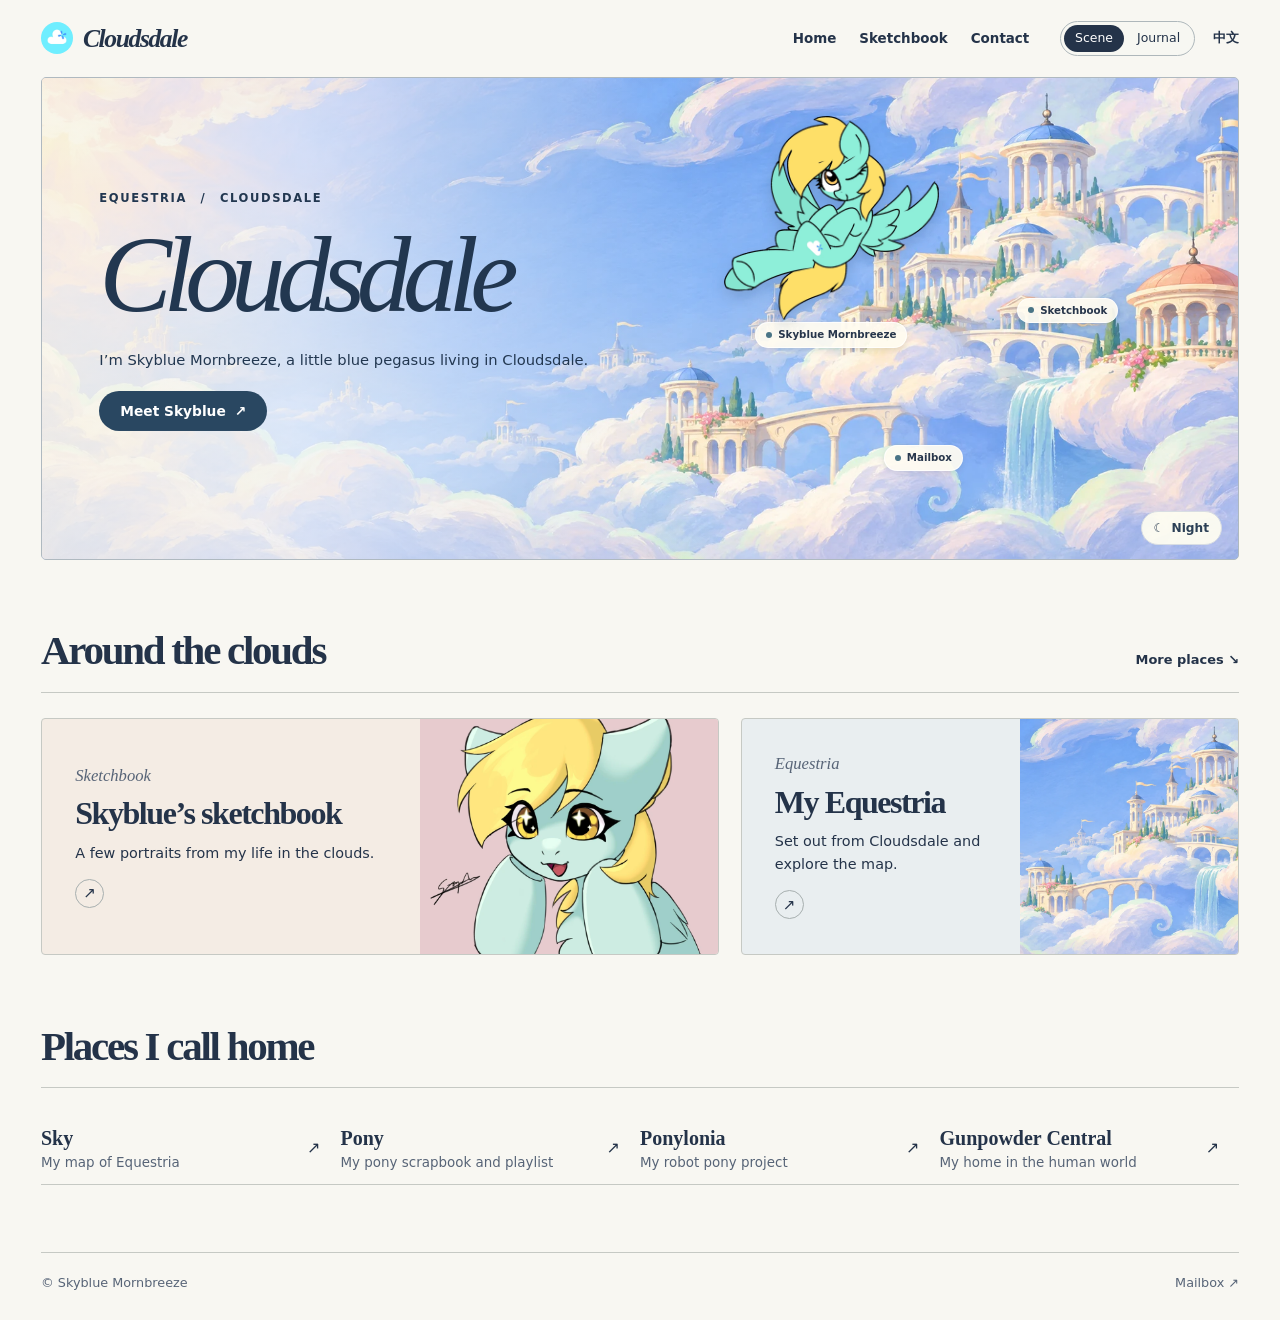
==== en/index.html @ 9f35f20f "Launch Cloudsdale, Skyblue's bilingual illustrated home" ====
<!doctype html>
<html lang="en" data-view="scene" data-light="day">
<head>
  <meta charset="utf-8">
  <meta name="viewport" content="width=device-width, initial-scale=1">
  <meta name="theme-color" content="#f6f5ed">
  <title>Cloudsdale | Skyblue Mornbreeze</title>
  <meta name="description" content="I’m Skyblue Mornbreeze, a little blue pegasus living in Cloudsdale. Visit my sketchbook, listen to my favorite music, or leave me a note.">
  <link rel="canonical" href="https://cloud.hachile.org/en/">
  <link rel="alternate" hreflang="zh-CN" href="https://cloud.hachile.org/">
  <link rel="alternate" hreflang="en" href="https://cloud.hachile.org/en/">
  <link rel="icon" type="image/png" href="../assets/mark.png">
  <meta property="og:image" content="https://cloud.hachile.org/assets/cloudsdale.webp">
  <link rel="stylesheet" href="../style.css">
  <script defer src="../cloud.js"></script>
  <noscript><style>.view-switch,.scene-tools{display:none!important}.journal{display:grid!important}</style></noscript>
</head>
<body>
  <a class="skip" href="#main">Skip to content</a>
  <header class="masthead">
    <a class="brand" href="./" aria-label="Cloudsdale | Skyblue Mornbreeze"><img src="../assets/mark.png" alt="" width="36" height="36"><span>Cloudsdale</span></a>
    <nav class="nav" aria-label="Navigation">
      <a href="#main">Home</a>
      <a class="" href="https://gallery.hachile.org/" data-open="album">Sketchbook</a>
      <a class="" href="https://home.hachile.org/en/#discussion" data-open="mail">Contact</a>
    </nav>
    <div class="utility">
      <div class="view-switch" role="group" aria-label="View mode">
        <button type="button" data-view-choice="scene" aria-pressed="true">Scene</button>
        <button type="button" data-view-choice="journal" aria-pressed="false">Journal</button>
      </div>
      <a class="lang" href="../" hreflang="zh-CN" lang="zh-CN" aria-label="切换至中文">中文</a>
    </div>
  </header>
  <main id="main" class="wrap">
    <section class="scene" aria-labelledby="scene-title">
      <img class="scene-backdrop" src="../assets/cloudsdale.webp" width="2041" height="770" alt="" fetchpriority="high">
      <div class="scene-copy">
        <p class="location">Equestria　/　Cloudsdale</p>
        <h1 id="scene-title">Cloudsdale</h1>
        <p class="lede">I’m Skyblue Mornbreeze, a little blue pegasus living in Cloudsdale.</p>
        <a class="action" href="https://pony.hachile.org/en/#about" data-open="profile">Meet Skyblue <span aria-hidden="true">↗</span></a>
      </div>
      <a class="pony-pin" href="https://pony.hachile.org/en/#about" data-open="profile" aria-label="Meet Skyblue">
        <img src="../assets/skyblue.webp" alt="" width="900" height="852">
        <span class="pin-label"><i aria-hidden="true"></i>Skyblue Mornbreeze</span>
      </a>
      <a class="pin art-pin" href="https://gallery.hachile.org/" data-open="album"><span class="pin-label"><i aria-hidden="true"></i>Sketchbook</span></a>
      <a class="pin mail-pin" href="https://home.hachile.org/en/#discussion" data-open="mail"><span class="pin-label"><i aria-hidden="true"></i>Mailbox</span></a>
      <div class="scene-tools"><button class="light-switch" type="button" data-light-switch aria-pressed="false" aria-label="Switch to night"><span aria-hidden="true">☾</span> <span data-light-text>Night</span></button></div>
    </section>
    <section class="journal" id="journal" aria-labelledby="journal-title">
      <div class="journal-copy"><p class="location">From the journal</p><h1 id="journal-title">Call me Skyblue</h1>
      <p class="lede">I’m Skyblue Mornbreeze, a little blue pegasus living in Cloudsdale.</p><p>In the Brony community I also go by Pegasus Bluie. My friends call me Tianlan, Little Blue, or just Skyblue.</p><p>My Lyra Heartstrings plush comes along on photo walks. Back home, I practice drawing, write pony stories, and experiment with electronic music.</p><p>In the human world I study robotics at Tongji University. One day I’d love to build a robot pony like Sweetiebot.</p>
      <a class="action" href="https://pony.hachile.org/en/#music">Listen to my playlist <span aria-hidden="true">↗</span></a></div>
      <img class="journal-art" src="../assets/cloud-portrait.webp" alt="Skyblue leans on a white cloud with one wing peeking out." width="1100" height="825">
    </section>
    <section class="shelf" aria-labelledby="shelf-title">
      <div class="section-head"><h2 id="shelf-title">Around the clouds</h2><a href="#places">More places <span aria-hidden="true">↘</span></a></div>
      <div class="feature-grid">
        <a href="https://gallery.hachile.org/" class="feature feature-gallery" data-open="album">
          <div class="feature-copy"><small>Sketchbook</small><h3>Skyblue’s sketchbook</h3><p>A few portraits from my life in the clouds.</p><span aria-hidden="true">↗</span></div>
          <img class="feature-art" src="../assets/studio.webp" alt="" width="900" height="900" loading="lazy">
        </a>
        <a href="https://sky.hachile.org/" class="feature feature-world">
          <div class="feature-copy"><small>Equestria</small><h3>My Equestria</h3><p>Set out from Cloudsdale and explore the map.</p><span aria-hidden="true">↗</span></div>
          <img class="feature-art" src="../assets/cloudsdale.webp" alt="" width="2041" height="770" loading="lazy">
        </a>
      </div>
    </section>
    <section class="places" id="places" aria-labelledby="places-title"><div class="section-head"><h2 id="places-title">Places I call home</h2></div><div class="place-list">
      <a href="https://sky.hachile.org/"><strong>Sky</strong><span>My map of Equestria</span><b aria-hidden="true">↗</b></a>
      <a href="https://pony.hachile.org/en/"><strong>Pony</strong><span>My pony scrapbook and playlist</span><b aria-hidden="true">↗</b></a>
      <a href="https://ponylonia.hachile.org/"><strong>Ponylonia</strong><span>My robot pony project</span><b aria-hidden="true">↗</b></a>
      <a href="https://home.hachile.org/en/"><strong>Gunpowder Central</strong><span>My home in the human world</span><b aria-hidden="true">↗</b></a>
    </div></section>
  </main>
  <footer class="foot"><span>© Skyblue Mornbreeze</span><a class="" href="https://home.hachile.org/en/#discussion" data-open="mail">Mailbox ↗</a></footer>
  <dialog id="profile" class="modal" aria-labelledby="profile-title"><button class="close" type="button" data-close aria-label="Close">×</button><div class="profile-layout">
    <img src="../assets/skyblue.webp" alt="Skyblue spreads both wings, forehooves tucked together." width="900" height="852" loading="lazy">
    <div><p class="location">Pegasus Bluie</p><h2 id="profile-title">Skyblue Mornbreeze</h2><p>In the Brony community I also go by Pegasus Bluie. My friends call me Tianlan, Little Blue, or just Skyblue.</p><p>My Lyra Heartstrings plush comes along on photo walks. Back home, I practice drawing, write pony stories, and experiment with electronic music.</p><p>In the human world I study robotics at Tongji University. One day I’d love to build a robot pony like Sweetiebot.</p><a class="action" href="https://pony.hachile.org/en/">Open my scrapbook ↗</a></div>
  </div></dialog>
  <dialog id="album" class="modal" aria-labelledby="album-title"><button class="close" type="button" data-close aria-label="Close">×</button><div class="gallery-layout">
    <div class="gallery-photo"><figure data-slide ><img src="../assets/cloud-portrait.webp" alt="Skyblue leans on a white cloud with one wing peeking out." loading="lazy"><figcaption>Up in the clouds</figcaption></figure><figure data-slide hidden><img src="../assets/studio.webp" alt="Against a pink backdrop, Skyblue raises one forehoof with a starry-eyed look." loading="lazy"><figcaption>Stars in my eyes</figcaption></figure><figure data-slide hidden><img src="../assets/sketchbook.webp" alt="A little pegasus in round sunglasses with a lock of golden mane beside the frame." loading="lazy"><figcaption>Round sunglasses</figcaption></figure><figure data-slide hidden><img src="../assets/skyblue.webp" alt="Skyblue spreads both wings, forehooves tucked together." loading="lazy"><figcaption>Wings out</figcaption></figure></div>
    <div class="gallery-info"><h2 id="album-title">Sketchbook</h2><div class="gallery-controls"><button type="button" data-step="-1" aria-label="Previous image">←</button><output aria-live="polite">1 / 4</output><button type="button" data-step="1" aria-label="Next image">→</button></div><a href="https://gallery.hachile.org/">Visit the gallery ↗</a></div>
  </div></dialog>
  <dialog id="mail" class="modal" aria-labelledby="mail-title"><button class="close" type="button" data-close aria-label="Close">×</button><div class="mail-content">
    <p class="location">Cloudsdale Post</p><h2 id="mail-title">Mailbox</h2>
    <p>Tell me about your pony, a drawing you’re working on, or a song you’ve had on repeat. I read notes in the discussion section of my homepage.</p>
    <a class="action" href="https://home.hachile.org/en/#discussion">Leave me a note ↗</a>
  </div></dialog>
</body></html>
---- style.css ----
:root {
  color-scheme: light;
  --paper: #f8f7f2;
  --surface: #fffef9;
  --ink: #243349;
  --muted: #576477;
  --rule: #c6c9c4;
  --blue: #294761;
  --serif: Georgia, "Times New Roman", "Songti SC", SimSun, serif;
  --sans: "Segoe UI", "PingFang SC", "Microsoft YaHei", system-ui, sans-serif;
  --gutter: clamp(16px, 3.2vw, 60px);
  --frame: 1504px;
  font-family: var(--sans);
  color: var(--ink);
  background: var(--paper);
}

*, *::before, *::after { box-sizing: border-box; }
html { scroll-behavior: smooth; scroll-padding-top: 24px; }
body { margin: 0; min-width: 280px; }
img { max-width: 100%; display: block; }
button, input, textarea { font: inherit; }
button { cursor: pointer; }
a { color: inherit; text-decoration: none; }
button, a { -webkit-tap-highlight-color: transparent; }
:focus-visible { outline: 3px solid #3267a5; outline-offset: 5px; }
button { color: inherit; }
[hidden] { display: none !important; }
.wrap { width: min(calc(100% - 2 * var(--gutter)), var(--frame)); margin-inline: auto; }
.skip { position: fixed; z-index: 10; top: 8px; left: 8px; padding: 10px 15px; background: var(--surface); transform: translateY(-180%); }
.skip:focus { transform: none; }

.masthead {
  display: flex; align-items: center; gap: clamp(14px, 2.4vw, 42px);
  min-height: clamp(66px, 6vw, 88px); margin-inline: auto;
  width: min(calc(100% - 2 * var(--gutter)), var(--frame));
}
.brand { display: inline-flex; gap: 10px; align-items: center; flex-shrink: 0; font: italic 600 clamp(22px, 2vw, 31px)/1 var(--serif); letter-spacing: -.055em; }
.brand img { width: 32px; height: 32px; border-radius: 50%; object-fit: cover; }
.nav, .utility { display: flex; align-items: center; }
.nav { margin-left: auto; gap: clamp(13px, 1.8vw, 34px); }
.utility { gap: clamp(9px, 1.4vw, 23px); }
.nav a, .lang { padding-block: 10px; font-size: .84rem; font-weight: 600; white-space: nowrap; }
.nav a:hover, .lang:hover { text-decoration: underline; text-underline-offset: 5px; }
.view-switch {
  display: inline-flex; align-items: center; gap: 2px; padding: 3px; border: 1px solid #aeb7bb;
  border-radius: 999px; background: #f7f7f2; white-space: nowrap; font-size: .78rem;
}
.view-switch :is(button, a) { display: inline-flex; gap: 5px; align-items: center; border: 0; background: transparent; border-radius: 999px; padding: 5px 11px; line-height: 1.3; }
.view-switch :is([aria-pressed="true"], [aria-current="true"], .active) { color: white; background: var(--ink); }
.utility svg, .action svg, .scene-tools svg { width: 1em; height: 1em; }

.scene {
  position: relative; isolation: isolate; overflow: hidden; border: 1px solid #afb9c0;
  border-radius: 5px; background: #b8cfe8; color: #223750;
  min-height: 430px; aspect-ratio: 2.48;
}
.scene-backdrop { position: absolute; z-index: -3; inset: 0; width: 100%; height: 100%; object-fit: cover; object-position: center; }
.scene::before {
  content: ""; pointer-events: none; position: absolute; z-index: -1; inset: 0;
  background: linear-gradient(90deg, #f7f4eabc 0%, #eef4f9a1 22%, #e5eff65c 40%, transparent 57%);
}
.scene-copy {
  position: absolute; top: 48%; left: clamp(25px, 4.8%, 78px); transform: translateY(-50%);
  width: min(51%, 680px); z-index: 2;
}
.location {
  display: inline-flex; align-items: center; gap: 8px; margin: 0;
  font: 650 .72rem/1.45 var(--sans); letter-spacing: .14em; text-transform: uppercase;
}
.location svg { width: 14px; height: 14px; }
h1 { font: italic 500 clamp(70px, 8.5vw, 150px)/.94 var(--serif); letter-spacing: -.078em; margin: .16em 0 .19em; }
.lede { max-width: 35em; margin: 0; font-size: clamp(14px, 1.15vw, 19px); line-height: 1.7; }
.action {
  width: fit-content; display: inline-flex; align-items: center; justify-content: center; gap: 9px;
  padding: 10px 20px; margin-top: 19px; min-height: 40px; font-size: .86rem; font-weight: 650;
  border: 1px solid transparent; background: var(--blue); color: white; border-radius: 999px;
}
.action:hover { background: #1c334e; }
.pony-pin {
  position: absolute; z-index: 2; left: 57%; top: 8%; width: 18%;
  background: none; padding: 0; border: 0; text-align: center;
}
.pony-pin > img { width: 100%; height: auto; filter: drop-shadow(0 7px 7px #39577539); animation: drift 7s ease-in-out infinite; }
@keyframes drift { 50% { transform: translateY(-7px) rotate(2deg); } }
.pin-label {
  font-size: clamp(10px, .8vw, 13px); font-weight: 600; color: #27364b; line-height: 1.35;
  border: 1px solid #ffffffc9; border-radius: 999px; background: #fffcf1eb;
  box-shadow: 0 2px 6px #34445a24; white-space: nowrap;
}
.pin { position: absolute; z-index: 3; display: grid; place-items: center; min-height: 40px; }
.pin-label { display: inline-flex; align-items: center; gap: 6px; padding: 5px 10px; margin-top: 2px; }
.pin-label i { width: 6px; height: 6px; background: #497485; border-radius: 50%; }
.pin:hover .pin-label, .pony-pin:hover .pin-label { color: #142436; background: white; }
.art-pin { top: 44%; right: 10%; }
.mail-pin { bottom: 17%; right: 23%; }
.scene-tools { position: absolute; right: 16px; bottom: 14px; z-index: 5; }
.light-switch {
  display: inline-flex; align-items: center; justify-content: center; gap: 7px; min-height: 34px;
  border: 1px solid #d8dde3; border-radius: 999px; padding: 5px 12px; color: #2c4056;
  background: #fffef1ed; font-size: .76rem; font-weight: 600;
}
html[data-light="night"] .scene-backdrop { filter: saturate(.82) brightness(.58) hue-rotate(13deg); }
html[data-light="night"] .scene { background: #394670; color: #faf7e9; }
html[data-light="night"] .scene::before { background: linear-gradient(90deg, #202640eb, #30365fb0 35%, #4a4d9045 64%, #4f43813b); }
html[data-light="night"] .scene .action { background: #ece9d8; color: #28384b; }
html[data-light="night"] .pony-pin > img { filter: brightness(.88) drop-shadow(0 5px 8px #201f4b6e); }
html[data-view="journal"] .scene, html:not([data-view="journal"]) .journal { display: none; }

.journal {
  display: grid; grid-template-columns: 1.1fr .9fr; align-items: center; gap: 5%;
  min-height: 430px; padding: clamp(28px, 5vw, 82px); border: 1px solid var(--rule);
  border-radius: 5px; background: linear-gradient(114deg, #f4efdc, #faf7eb 59%, #f1ecdc);
}
.journal-copy { max-width: 54ch; }
.journal-copy h1, .journal-copy h2 { margin: .23em 0; font: italic 500 clamp(45px, 6.6vw, 105px)/1.08 var(--serif); letter-spacing: -.055em; }
.journal-copy p:not(.location) { line-height: 1.8; }
.journal-art { margin: 0; min-width: 0; width: 100%; height: auto; max-height: 360px; object-fit: cover; border: 8px solid #fffcf2; box-shadow: 0 3px 13px #55472c20; transform: rotate(1deg); }

.shelf, .places { margin-block: clamp(42px, 5.2vw, 80px); }
.section-head { display: flex; align-items: baseline; justify-content: space-between; flex-wrap: wrap; gap: 6px 20px; padding-bottom: 16px; border-bottom: 1px solid var(--rule); margin-bottom: clamp(17px, 2vw, 30px); }
.section-head h2, .places h2 { font: 550 clamp(27px, 3.2vw, 50px)/1.2 var(--serif); letter-spacing: -.055em; margin: 0; }
.section-head > a { font-size: .81rem; font-weight: 650; }
.section-head > a:hover { text-decoration: underline; text-underline-offset: 3px; }
.feature-grid { display: grid; grid-template-columns: minmax(0, 1.36fr) minmax(0, 1fr); gap: clamp(14px, 1.7vw, 28px); }
.feature {
  position: relative; isolation: isolate; overflow: hidden; display: flex; align-items: center;
  text-align: left; width: 100%; min-height: clamp(200px, 18.5vw, 302px);
  color: var(--ink); padding: clamp(20px, 2.6vw, 43px); border: 1px solid var(--rule);
  border-radius: 4px; background: #eae8dc;
}
.feature-copy { z-index: 1; width: 51%; }
.feature h3 { font: 550 clamp(24px, 2.5vw, 40px)/1.15 var(--serif); margin: .3em 0; letter-spacing: -.045em; }
.feature-copy p { margin: 0; font-size: .9rem; line-height: 1.6; }
.feature-copy small { color: var(--muted); font: italic 500 clamp(15px,1.3vw,20px)/1.2 var(--serif); }
.feature-copy > span { display: inline-grid; place-items: center; width: 29px; height: 29px; border: 1px solid #a7afaf; border-radius: 50%; margin-top: 14px; font-size: 15px; }
.feature-art { position: absolute; right: 0; top: 0; width: 44%; height: 100%; object-fit: cover; z-index: 0; transition: width .2s; }
.feature:hover .feature-art { width: 46%; }
.feature-world .feature-art { object-position: 78% center; }
.feature-gallery { background: #f4ece4; }
.feature-world { background: #e9eef0; }
.feature :is(a, button):hover { text-decoration: underline; text-underline-offset: 3px; }
.place-list { display: grid; grid-template-columns: repeat(auto-fit,minmax(min(195px,100%),1fr)); }
.place-list a { display: grid; grid-template-columns: 1fr auto; column-gap: 8px; padding: 12px 20px 14px 0; border-bottom: 1px solid var(--rule); }
.place-list a:hover { color: #476f99; }
.place-list strong { font: 600 1.25rem/1.3 var(--serif); }
.place-list span { grid-column: 1; color: var(--muted); margin-top: 4px; font-size: .84rem; }
.place-list b { grid-column: 2; grid-row: 1/3; align-self: center; font-weight: 400; }
.foot { display: flex; justify-content: space-between; width: min(calc(100% - 2 * var(--gutter)), var(--frame)); margin: auto; border-top: 1px solid var(--rule); padding-block: 22px 30px; color: var(--muted); font-size: .8rem; }
.foot a:hover { text-decoration: underline; }

body:has(dialog[open]) { overflow: hidden; }
.modal { position: fixed; max-width: min(770px, calc(100vw - 32px)); width: max-content; min-width: min(440px, calc(100vw - 32px)); max-height: calc(100dvh - 40px); padding: clamp(22px, 3.4vw, 53px); overflow: auto; border: 1px solid #b2bbc1; border-radius: 6px; background: var(--surface); color: var(--ink); box-shadow: 0 20px 100px #1423383d; }
.modal::backdrop { background: #192c46a8; backdrop-filter: blur(3px); }
.modal h2 { margin: .25em 0 .42em; font: 550 clamp(27px, 3vw, 44px)/1.15 var(--serif); }
.modal p { line-height: 1.7; }
.close { position: absolute; top: 11px; right: 11px; z-index: 3; display: grid; place-items: center; width: 33px; height: 33px; border: 1px solid var(--rule); border-radius: 50%; background: #fffef6ed; font-size: 18px; }
.close:hover, .gallery-controls button:hover { background: #eaf0ed; }
.profile-layout, .gallery-layout { display: grid; grid-template-columns: minmax(0,.85fr) minmax(0,1.15fr); gap: clamp(18px, 3vw, 38px); align-items: center; }
.profile-layout img { width: 100%; height: auto; max-height: 250px; object-fit: contain; }
.gallery-photo { margin: 0; width: 100%; aspect-ratio: 1; display: grid; place-items: center; background: #efede5; overflow: hidden; }
.gallery-photo figure { width: 100%; height: 100%; margin: 0; display: grid; grid-template-rows: minmax(0,1fr) auto; }
.gallery-photo img { width: 100%; height: 100%; object-fit: contain; }
.gallery-photo figcaption { padding: 8px; font-size: .85rem; text-align: center; }
.gallery-info > a { display: inline-block; margin-top: 22px; }
.gallery-controls { display: flex; align-items: center; gap: 8px; }
.gallery-controls button { padding: 6px 12px; min-height: 36px; border: 1px solid var(--rule); border-radius: 999px; background: var(--surface); }
.mail-content { max-width: 53ch; }
.modal a:not(.action) { text-decoration: underline; text-underline-offset: 4px; }

@media (max-width: 900px) {
  .scene { aspect-ratio: 2; min-height: 365px; }
  .scene-copy { left: 4.5%; width: 53%; }
  h1 { font-size: clamp(62px, 9vw, 88px); }
  .pony-pin { top: 13%; width: 19%; }
  .art-pin { right: 5%; }
}
@media (max-width: 680px) {
  .masthead { flex-wrap: wrap; gap: 0 10px; padding-block: 12px 0; min-height: 0; }
  .brand { font-size: 24px; }
  .brand img { width: 28px; height: 28px; }
  .utility { margin-left: auto; }
  .view-switch :is(button, a) { padding-inline: 8px; }
  .nav { order: 3; width: 100%; justify-content: flex-start; gap: 21px; margin-top: 5px; }
  .nav a { padding: 8px 0 10px; font-size: .78rem; }
  .scene { aspect-ratio: auto; min-height: 490px; }
  .scene-backdrop { top: auto; bottom: 0; height: 67%; object-position: 64% center; }
  .scene { background: #dce6ef; }
  .scene::before { background: linear-gradient(180deg, #f7f4eab5 0%, #e3eaf5 31%, #e3eaf5b3 42%, transparent 56%); }
  .scene-copy { top: 24px; left: 19px; right: 17px; transform: none; width: auto; }
  .scene-copy h1 { font-size: clamp(54px, 13.5vw, 84px); margin-block: .12em .16em; }
  .scene-copy .lede { font-size: .88rem; max-width: 35ch; line-height: 1.6; }
  .scene-copy .action { margin-top: 12px; }
  .pony-pin { left: 34%; top: 49%; width: clamp(84px, 22vw, 140px); }
  .art-pin { right: 6%; top: 61%; }
  .mail-pin { right: 22%; bottom: 17%; }
  .scene-tools { right: 10px; bottom: 10px; }
  html[data-light="night"] .scene::before { background: linear-gradient(180deg, #262a45 0%, #303753 31%, #353d5eb5 43%, #49436a38 62%); }
  .journal { grid-template-columns: 1fr; gap: 20px; padding: 28px 20px; }
  .journal-art { max-height: 235px; }
  .feature-grid { grid-template-columns: 1fr; }
  .feature { min-height: 175px; }
  .shelf, .places { margin-block: 35px; }
  .feature h3 { font-size: 27px; }
  .place-list { grid-template-columns: 1fr 1fr; }
  .place-list a { overflow-wrap: anywhere; }
}
@media (max-width: 480px) {
  .profile-layout, .gallery-layout { grid-template-columns: 1fr; gap: 14px; }
  .gallery-photo { aspect-ratio: 1.45; }
  .profile-layout img { max-height: 170px; }
  .modal { min-width: 0; width: calc(100% - 26px); }
}
@media (max-width: 350px) {
  .brand { gap: 5px; font-size: 19px; }
  .brand img { width: 24px; height: 24px; }
  .view-switch { font-size: .7rem; }
  .utility { gap: 6px; }
  .scene { min-height: 510px; }
}
@media (prefers-reduced-motion: reduce) {
  *, *::before, *::after { animation: none !important; scroll-behavior: auto !important; transition: none !important; }
}
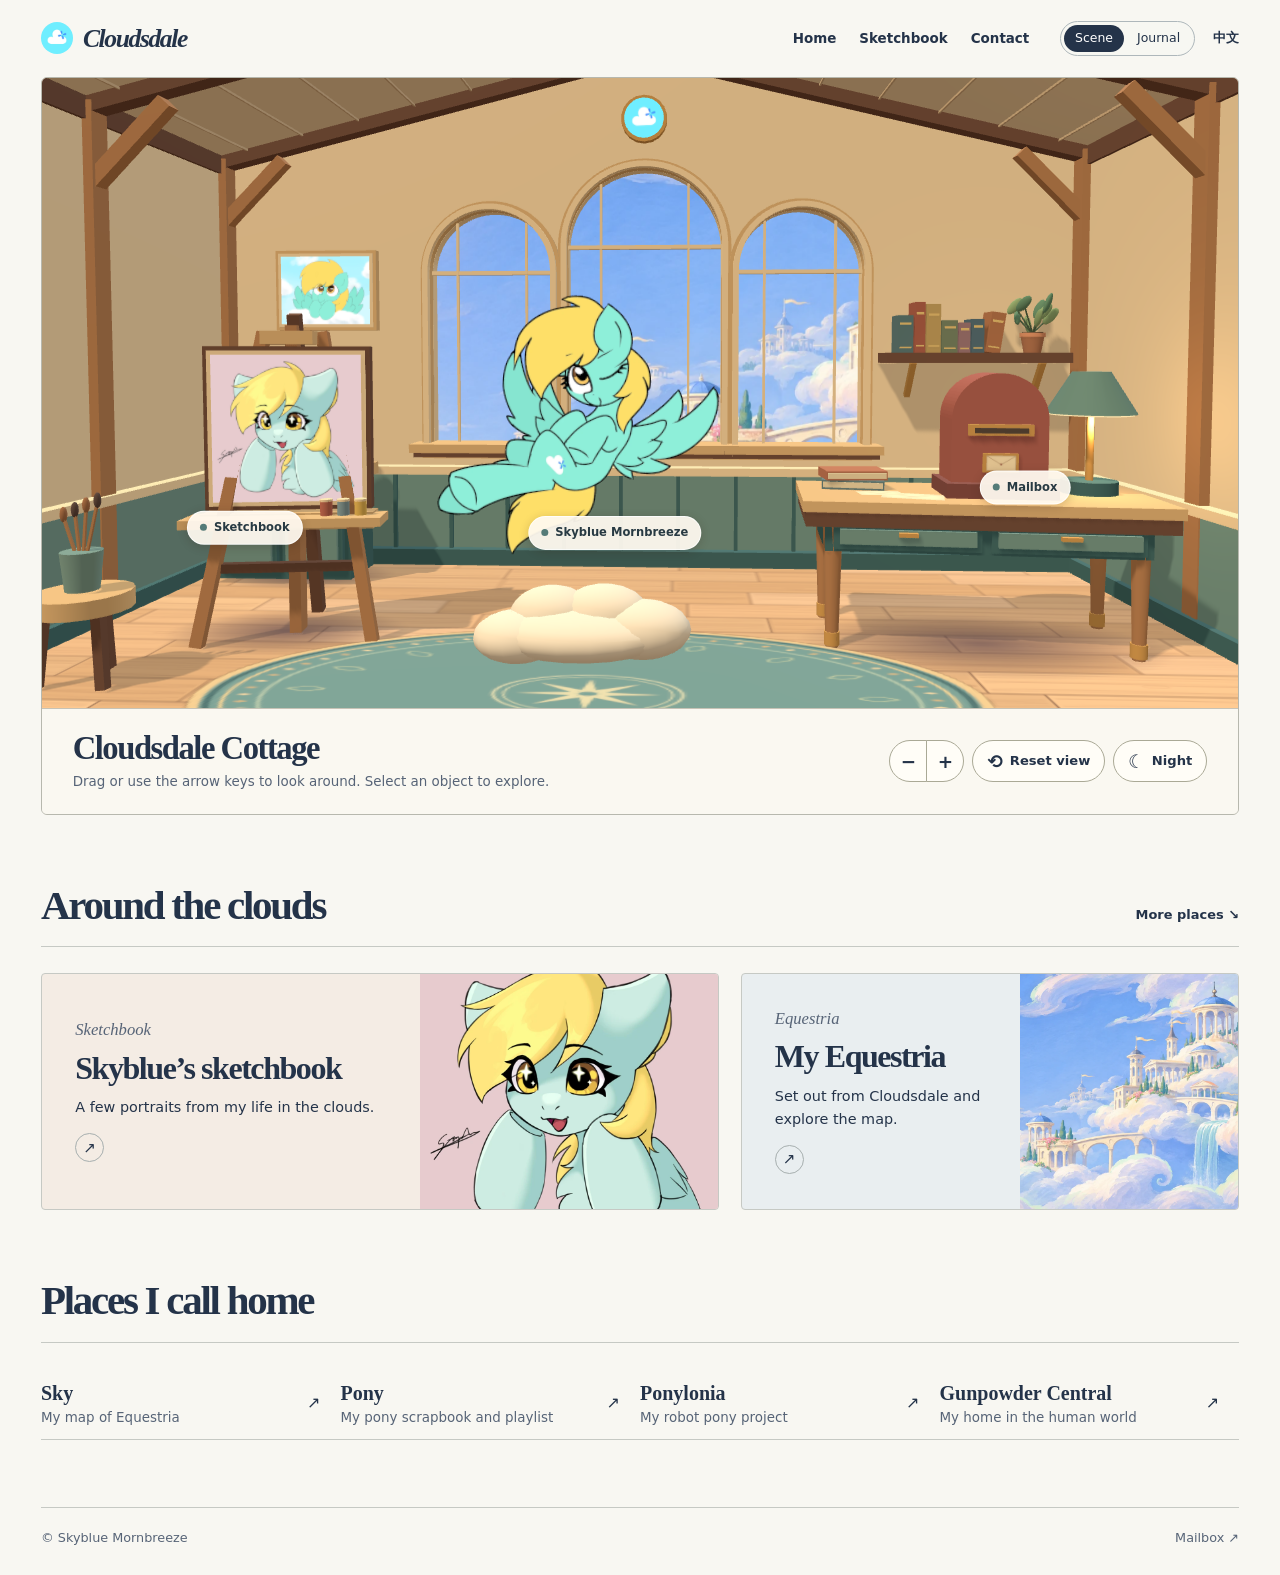
==== commit 9964f436: "Build an explorable 3D cottage above Cloudsdale" ====
--- a/en/index.html
+++ b/en/index.html
@@ -10,10 +10,10 @@
   <link rel="alternate" hreflang="zh-CN" href="https://cloud.hachile.org/">
   <link rel="alternate" hreflang="en" href="https://cloud.hachile.org/en/">
   <link rel="icon" type="image/png" href="../assets/mark.png">
-  <meta property="og:image" content="https://cloud.hachile.org/assets/cloudsdale.webp">
-  <link rel="stylesheet" href="../style.css">
-  <script defer src="../cloud.js"></script>
-  <noscript><style>.view-switch,.scene-tools{display:none!important}.journal{display:grid!important}</style></noscript>
+  <meta property="og:image" content="https://cloud.hachile.org/assets/room-poster.webp">
+  <link rel="stylesheet" href="../style.css?v=cottage-1">
+  <script defer src="../cloud.js?v=cottage-1"></script>
+  <noscript><style>.view-switch,.room-tools{display:none!important}.journal{display:grid!important}</style></noscript>
 </head>
 <body>
   <a class="skip" href="#main">Skip to content</a>
@@ -34,20 +34,31 @@
   </header>
   <main id="main" class="wrap">
     <section class="scene" aria-labelledby="scene-title">
-      <img class="scene-backdrop" src="../assets/cloudsdale.webp" width="2041" height="770" alt="" fetchpriority="high">
-      <div class="scene-copy">
-        <p class="location">Equestria　/　Cloudsdale</p>
-        <h1 id="scene-title">Cloudsdale</h1>
-        <p class="lede">I’m Skyblue Mornbreeze, a little blue pegasus living in Cloudsdale.</p>
-        <a class="action" href="https://pony.hachile.org/en/#about" data-open="profile">Meet Skyblue <span aria-hidden="true">↗</span></a>
+      <div class="room-stage" data-room>
+        <picture class="room-poster">
+          <source media="(max-width: 680px)" srcset="../assets/room-poster-mobile.webp">
+          <img src="../assets/room-poster.webp" alt="Skyblue’s cottage above the clouds, with an easel and a writing desk beside the arched windows." fetchpriority="high">
+        </picture>
+        <canvas data-room-canvas tabindex="0" aria-label="3D view of the Cloudsdale cottage" aria-describedby="camera-help"></canvas>
+        <a class="room-pin" href="https://pony.hachile.org/en/#about" data-open="profile" data-room-pin="profile"><i aria-hidden="true"></i>Skyblue Mornbreeze</a>
+        <a class="room-pin" href="https://gallery.hachile.org/" data-open="album" data-room-pin="album"><i aria-hidden="true"></i>Sketchbook</a>
+        <a class="room-pin" href="https://home.hachile.org/en/#discussion" data-open="mail" data-room-pin="mail"><i aria-hidden="true"></i>Mailbox</a>
       </div>
-      <a class="pony-pin" href="https://pony.hachile.org/en/#about" data-open="profile" aria-label="Meet Skyblue">
-        <img src="../assets/skyblue.webp" alt="" width="900" height="852">
-        <span class="pin-label"><i aria-hidden="true"></i>Skyblue Mornbreeze</span>
-      </a>
-      <a class="pin art-pin" href="https://gallery.hachile.org/" data-open="album"><span class="pin-label"><i aria-hidden="true"></i>Sketchbook</span></a>
-      <a class="pin mail-pin" href="https://home.hachile.org/en/#discussion" data-open="mail"><span class="pin-label"><i aria-hidden="true"></i>Mailbox</span></a>
-      <div class="scene-tools"><button class="light-switch" type="button" data-light-switch aria-pressed="false" aria-label="Switch to night"><span aria-hidden="true">☾</span> <span data-light-text>Night</span></button></div>
+      <div class="room-bar">
+        <div class="room-caption">
+          <h1 id="scene-title">Cloudsdale Cottage</h1>
+          <p class="camera-help" id="camera-help"><span class="drag-help">Drag or use the arrow keys to look around. Select an object to explore.</span><span class="touch-help">Swipe sideways to look around. Tap an object to explore.</span></p>
+          <p class="still-help">Choose Skyblue, the sketchbook, or the mailbox.</p>
+        </div>
+        <div class="room-tools">
+          <div class="room-zoom" role="group" aria-label="Camera distance">
+            <button type="button" data-room-zoom="out" aria-label="Zoom out" title="Zoom out">−</button>
+            <button type="button" data-room-zoom="in" aria-label="Zoom in" title="Zoom in">+</button>
+          </div>
+          <button class="room-reset" type="button" data-room-reset><span aria-hidden="true">⟲</span> Reset view</button>
+          <button class="light-switch" type="button" data-light-switch aria-pressed="false" aria-label="Night scene"><span aria-hidden="true">☾</span> <span data-light-text>Night</span></button>
+        </div>
+      </div>
     </section>
     <section class="journal" id="journal" aria-labelledby="journal-title">
       <div class="journal-copy"><p class="location">From the journal</p><h1 id="journal-title">Call me Skyblue</h1>
--- a/style.css
+++ b/style.css
@@ -48,28 +48,72 @@
 }
 .view-switch :is(button, a) { display: inline-flex; gap: 5px; align-items: center; border: 0; background: transparent; border-radius: 999px; padding: 5px 11px; line-height: 1.3; }
 .view-switch :is([aria-pressed="true"], [aria-current="true"], .active) { color: white; background: var(--ink); }
-.utility svg, .action svg, .scene-tools svg { width: 1em; height: 1em; }
 
 .scene {
-  position: relative; isolation: isolate; overflow: hidden; border: 1px solid #afb9c0;
-  border-radius: 5px; background: #b8cfe8; color: #223750;
-  min-height: 430px; aspect-ratio: 2.48;
-}
-.scene-backdrop { position: absolute; z-index: -3; inset: 0; width: 100%; height: 100%; object-fit: cover; object-position: center; }
-.scene::before {
-  content: ""; pointer-events: none; position: absolute; z-index: -1; inset: 0;
-  background: linear-gradient(90deg, #f7f4eabc 0%, #eef4f9a1 22%, #e5eff65c 40%, transparent 57%);
-}
-.scene-copy {
-  position: absolute; top: 48%; left: clamp(25px, 4.8%, 78px); transform: translateY(-50%);
-  width: min(51%, 680px); z-index: 2;
-}
+  overflow: hidden; border: 1px solid #b7b8ae; border-radius: 6px;
+  background: #f4f0e7;
+}
+.room-stage {
+  position: relative; isolation: isolate; overflow: hidden; background: #d7c1a6;
+  height: clamp(365px, min(55vw, 70svh), 800px);
+}
+.room-poster, .room-poster img, .room-stage canvas {
+  position: absolute; inset: 0; width: 100%; height: 100%; display: block;
+}
+.room-poster img { object-fit: cover; }
+.room-stage canvas { visibility: hidden; touch-action: pan-y pinch-zoom; }
+.room-stage[data-room-ready="true"] canvas { visibility: visible; cursor: grab; }
+.room-stage[data-room-ready="true"] canvas:active { cursor: grabbing; }
+.room-stage canvas:focus-visible { outline-offset: -4px; }
+.room-stage[data-room-ready="true"] .room-poster { visibility: hidden; }
+.room-pin {
+  position: absolute; z-index: 1; transform: translate(-50%, -50%); white-space: nowrap;
+  display: inline-flex; align-items: center; justify-content: center; gap: 7px; min-height: 34px;
+  padding: 5px 12px; border: 1px solid #fffc; border-radius: 20px;
+  color: #283a43; background: #fffaf0ee; box-shadow: 0 2px 10px #37231638;
+  font-size: clamp(.72rem, .83vw, .9rem); font-weight: 650; line-height: 1.3;
+}
+.room-pin i { width: 7px; height: 7px; border-radius: 50%; background: #547b78; }
+.room-pin:is(:hover, :focus-visible, [data-object-hover]) { background: white; color: #192b40; box-shadow: 0 2px 12px #37231658; }
+.room-pin:is(:hover, :focus-visible, [data-object-hover]) i { background: #b06631; }
+.room-pin[data-room-pin="album"] { left: 20%; top: 71%; }
+.room-pin[data-room-pin="profile"] { left: 48%; top: 72%; }
+.room-pin[data-room-pin="mail"] { left: 79%; top: 65%; }
+.room-bar {
+  display: flex; justify-content: space-between; align-items: center; gap: 18px;
+  padding: clamp(15px, 1.6vw, 25px) clamp(18px, 2.4vw, 38px);
+  border-top: 1px solid #c7c3b6; background: #faf8f1;
+}
+.room-caption h1 { font: 550 clamp(25px, 2.55vw, 43px)/1.17 var(--serif); margin: 0; letter-spacing: -.045em; }
+.room-caption p { margin: 5px 0 0; color: var(--muted); font-size: .84rem; line-height: 1.55; }
+.room-tools { display: flex; align-items: center; gap: 8px; flex-shrink: 0; }
+.room-tools button {
+  align-items: center; justify-content: center; gap: 7px; min-height: 42px;
+  border: 1px solid #aaa996; border-radius: 24px; padding: 6px 14px;
+  color: var(--ink); background: #fffdf7; font: 600 .82rem/1.25 var(--sans);
+}
+.room-tools button:hover { background: #eeeade; }
+.room-tools button span[aria-hidden] { font-size: 1.15rem; font-family: var(--sans); }
+.light-switch { display: inline-flex; }
+.light-switch[aria-pressed="true"] { color: #fcf6df; background: #334158; border-color: #334158; }
+.room-tools .light-switch[aria-pressed="true"]:hover { background: #424f63; }
+.camera-help, .room-reset, .touch-help, .room-zoom { display: none; }
+.room-zoom { align-items: center; }
+.room-tools .room-zoom button { padding-inline: 0; width: 38px; font-size: 1.15rem; }
+.room-zoom button:first-child { border-radius: 22px 0 0 22px; }
+.room-zoom button:last-child { border-radius: 0 22px 22px 0; margin-left: -1px; }
+.room-zoom button:disabled { opacity: .45; cursor: default; }
+.room-stage[data-room-ready="true"] + .room-bar .room-zoom { display: inline-flex; }
+.room-stage[data-room-ready="true"] + .room-bar .camera-help { display: block; }
+.room-stage[data-room-ready="true"] + .room-bar .room-reset { display: inline-flex; }
+.room-stage[data-room-ready="true"] + .room-bar .still-help { display: none; }
+html[data-light="night"] .room-poster { filter: brightness(.58) saturate(.78) hue-rotate(14deg); }
+html[data-view="journal"] .scene, html:not([data-view="journal"]) .journal { display: none; }
 .location {
   display: inline-flex; align-items: center; gap: 8px; margin: 0;
   font: 650 .72rem/1.45 var(--sans); letter-spacing: .14em; text-transform: uppercase;
 }
 .location svg { width: 14px; height: 14px; }
-h1 { font: italic 500 clamp(70px, 8.5vw, 150px)/.94 var(--serif); letter-spacing: -.078em; margin: .16em 0 .19em; }
 .lede { max-width: 35em; margin: 0; font-size: clamp(14px, 1.15vw, 19px); line-height: 1.7; }
 .action {
   width: fit-content; display: inline-flex; align-items: center; justify-content: center; gap: 9px;
@@ -77,35 +121,6 @@
   border: 1px solid transparent; background: var(--blue); color: white; border-radius: 999px;
 }
 .action:hover { background: #1c334e; }
-.pony-pin {
-  position: absolute; z-index: 2; left: 57%; top: 8%; width: 18%;
-  background: none; padding: 0; border: 0; text-align: center;
-}
-.pony-pin > img { width: 100%; height: auto; filter: drop-shadow(0 7px 7px #39577539); animation: drift 7s ease-in-out infinite; }
-@keyframes drift { 50% { transform: translateY(-7px) rotate(2deg); } }
-.pin-label {
-  font-size: clamp(10px, .8vw, 13px); font-weight: 600; color: #27364b; line-height: 1.35;
-  border: 1px solid #ffffffc9; border-radius: 999px; background: #fffcf1eb;
-  box-shadow: 0 2px 6px #34445a24; white-space: nowrap;
-}
-.pin { position: absolute; z-index: 3; display: grid; place-items: center; min-height: 40px; }
-.pin-label { display: inline-flex; align-items: center; gap: 6px; padding: 5px 10px; margin-top: 2px; }
-.pin-label i { width: 6px; height: 6px; background: #497485; border-radius: 50%; }
-.pin:hover .pin-label, .pony-pin:hover .pin-label { color: #142436; background: white; }
-.art-pin { top: 44%; right: 10%; }
-.mail-pin { bottom: 17%; right: 23%; }
-.scene-tools { position: absolute; right: 16px; bottom: 14px; z-index: 5; }
-.light-switch {
-  display: inline-flex; align-items: center; justify-content: center; gap: 7px; min-height: 34px;
-  border: 1px solid #d8dde3; border-radius: 999px; padding: 5px 12px; color: #2c4056;
-  background: #fffef1ed; font-size: .76rem; font-weight: 600;
-}
-html[data-light="night"] .scene-backdrop { filter: saturate(.82) brightness(.58) hue-rotate(13deg); }
-html[data-light="night"] .scene { background: #394670; color: #faf7e9; }
-html[data-light="night"] .scene::before { background: linear-gradient(90deg, #202640eb, #30365fb0 35%, #4a4d9045 64%, #4f43813b); }
-html[data-light="night"] .scene .action { background: #ece9d8; color: #28384b; }
-html[data-light="night"] .pony-pin > img { filter: brightness(.88) drop-shadow(0 5px 8px #201f4b6e); }
-html[data-view="journal"] .scene, html:not([data-view="journal"]) .journal { display: none; }
 
 .journal {
   display: grid; grid-template-columns: 1.1fr .9fr; align-items: center; gap: 5%;
@@ -158,9 +173,9 @@
 .close:hover, .gallery-controls button:hover { background: #eaf0ed; }
 .profile-layout, .gallery-layout { display: grid; grid-template-columns: minmax(0,.85fr) minmax(0,1.15fr); gap: clamp(18px, 3vw, 38px); align-items: center; }
 .profile-layout img { width: 100%; height: auto; max-height: 250px; object-fit: contain; }
-.gallery-photo { margin: 0; width: 100%; aspect-ratio: 1; display: grid; place-items: center; background: #efede5; overflow: hidden; }
-.gallery-photo figure { width: 100%; height: 100%; margin: 0; display: grid; grid-template-rows: minmax(0,1fr) auto; }
-.gallery-photo img { width: 100%; height: 100%; object-fit: contain; }
+.gallery-photo { position: relative; margin: 0; width: 100%; aspect-ratio: 1; background: #efede5; overflow: hidden; }
+.gallery-photo figure { position: absolute; inset: 0; margin: 0; display: grid; grid-template-rows: minmax(0,1fr) auto; }
+.gallery-photo img { width: 100%; height: 100%; min-height: 0; object-fit: contain; }
 .gallery-photo figcaption { padding: 8px; font-size: .85rem; text-align: center; }
 .gallery-info > a { display: inline-block; margin-top: 22px; }
 .gallery-controls { display: flex; align-items: center; gap: 8px; }
@@ -169,11 +184,7 @@
 .modal a:not(.action) { text-decoration: underline; text-underline-offset: 4px; }
 
 @media (max-width: 900px) {
-  .scene { aspect-ratio: 2; min-height: 365px; }
-  .scene-copy { left: 4.5%; width: 53%; }
-  h1 { font-size: clamp(62px, 9vw, 88px); }
-  .pony-pin { top: 13%; width: 19%; }
-  .art-pin { right: 5%; }
+  .room-stage { height: clamp(320px, 54vw, 470px); }
 }
 @media (max-width: 680px) {
   .masthead { flex-wrap: wrap; gap: 0 10px; padding-block: 12px 0; min-height: 0; }
@@ -183,19 +194,14 @@
   .view-switch :is(button, a) { padding-inline: 8px; }
   .nav { order: 3; width: 100%; justify-content: flex-start; gap: 21px; margin-top: 5px; }
   .nav a { padding: 8px 0 10px; font-size: .78rem; }
-  .scene { aspect-ratio: auto; min-height: 490px; }
-  .scene-backdrop { top: auto; bottom: 0; height: 67%; object-position: 64% center; }
-  .scene { background: #dce6ef; }
-  .scene::before { background: linear-gradient(180deg, #f7f4eab5 0%, #e3eaf5 31%, #e3eaf5b3 42%, transparent 56%); }
-  .scene-copy { top: 24px; left: 19px; right: 17px; transform: none; width: auto; }
-  .scene-copy h1 { font-size: clamp(54px, 13.5vw, 84px); margin-block: .12em .16em; }
-  .scene-copy .lede { font-size: .88rem; max-width: 35ch; line-height: 1.6; }
-  .scene-copy .action { margin-top: 12px; }
-  .pony-pin { left: 34%; top: 49%; width: clamp(84px, 22vw, 140px); }
-  .art-pin { right: 6%; top: 61%; }
-  .mail-pin { right: 22%; bottom: 17%; }
-  .scene-tools { right: 10px; bottom: 10px; }
-  html[data-light="night"] .scene::before { background: linear-gradient(180deg, #262a45 0%, #303753 31%, #353d5eb5 43%, #49436a38 62%); }
+  .room-stage { height: auto; aspect-ratio: 1.16; }
+  .room-bar { align-items: flex-start; flex-wrap: wrap; gap: 10px 18px; padding: 15px; }
+  .room-tools button { min-height: 39px; padding-inline: 12px; }
+  .room-pin { gap: 4px; min-height: 29px; padding: 4px 7px; font-size: .67rem; }
+  .room-pin i { width: 5px; height: 5px; }
+  .room-pin[data-room-pin="album"] { left: max(14%, 44px); top: 67%; }
+  .room-pin[data-room-pin="profile"] { left: 48%; top: 70%; }
+  .room-pin[data-room-pin="mail"] { left: min(88%, calc(100% - 38px)); top: 61%; }
   .journal { grid-template-columns: 1fr; gap: 20px; padding: 28px 20px; }
   .journal-art { max-height: 235px; }
   .feature-grid { grid-template-columns: 1fr; }
@@ -216,7 +222,10 @@
   .brand img { width: 24px; height: 24px; }
   .view-switch { font-size: .7rem; }
   .utility { gap: 6px; }
-  .scene { min-height: 510px; }
+}
+@media (pointer: coarse) {
+  .touch-help { display: inline; }
+  .drag-help { display: none; }
 }
 @media (prefers-reduced-motion: reduce) {
   *, *::before, *::after { animation: none !important; scroll-behavior: auto !important; transition: none !important; }
